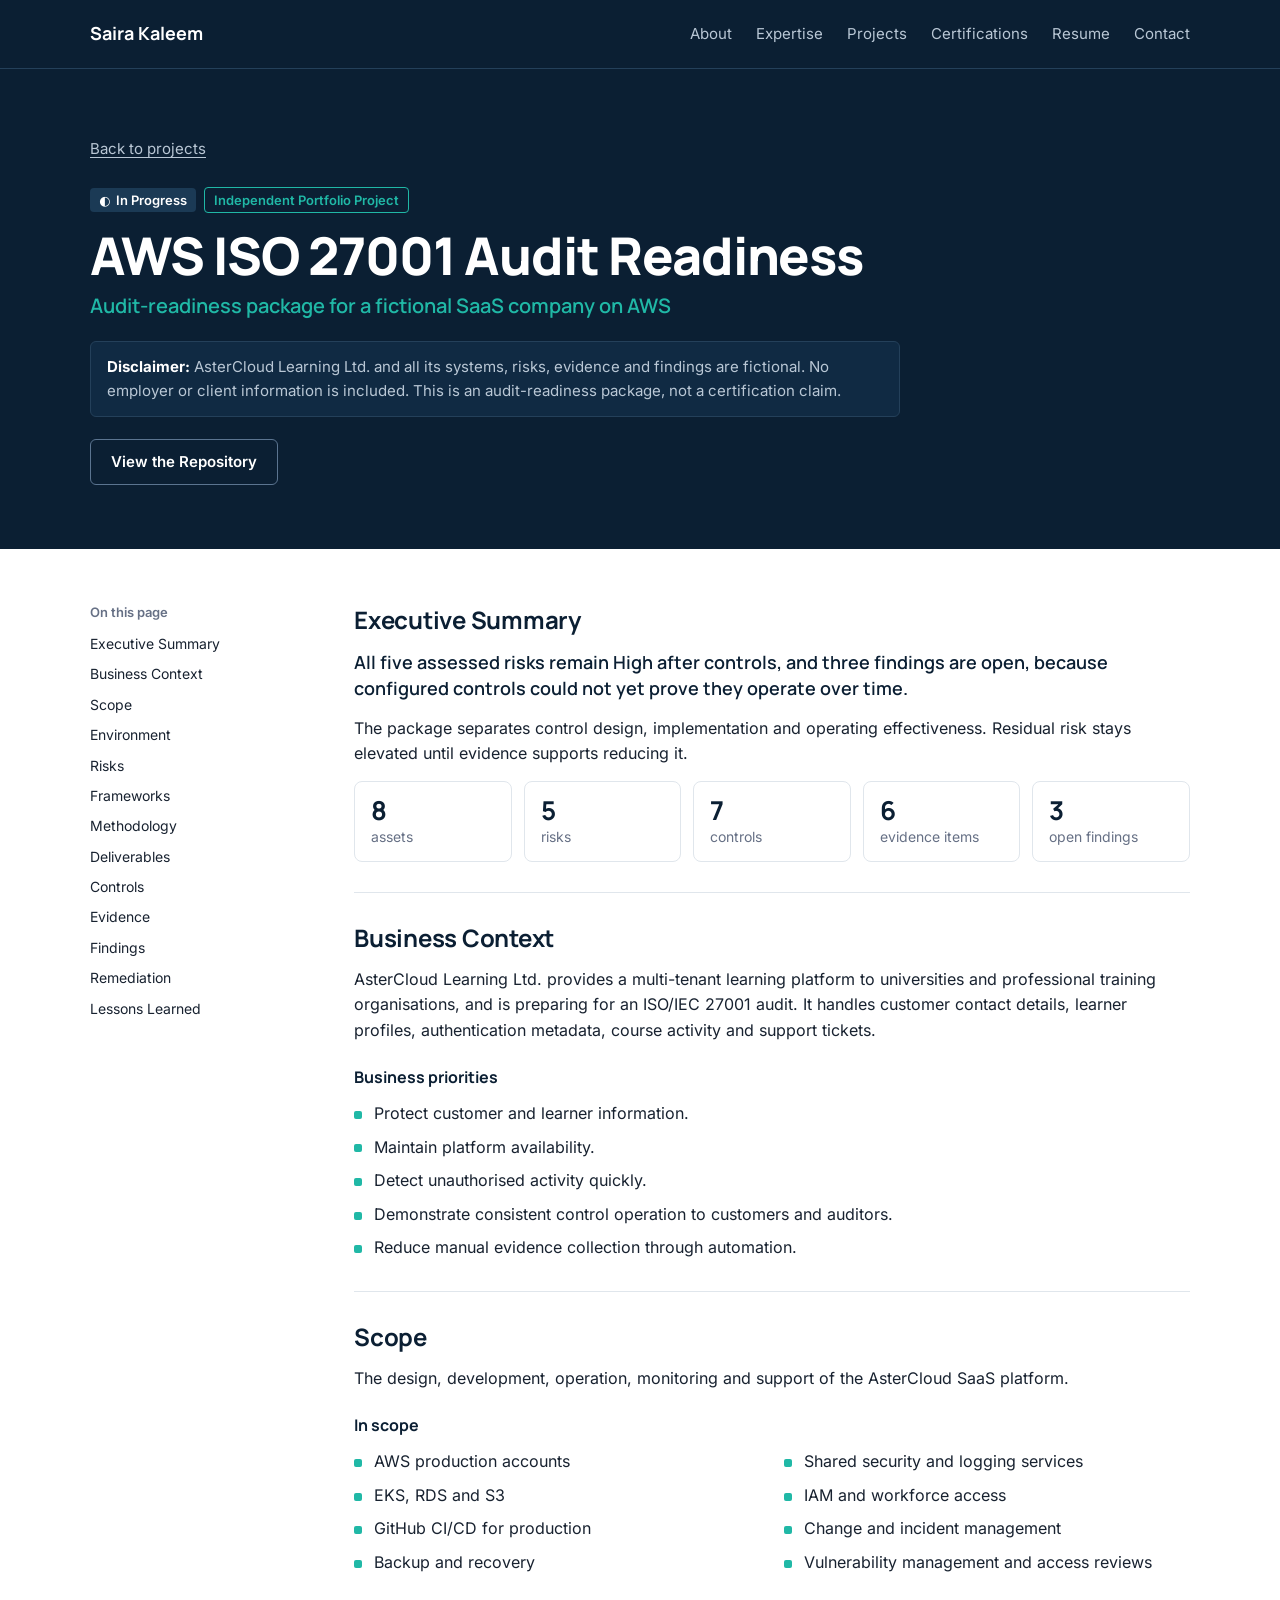
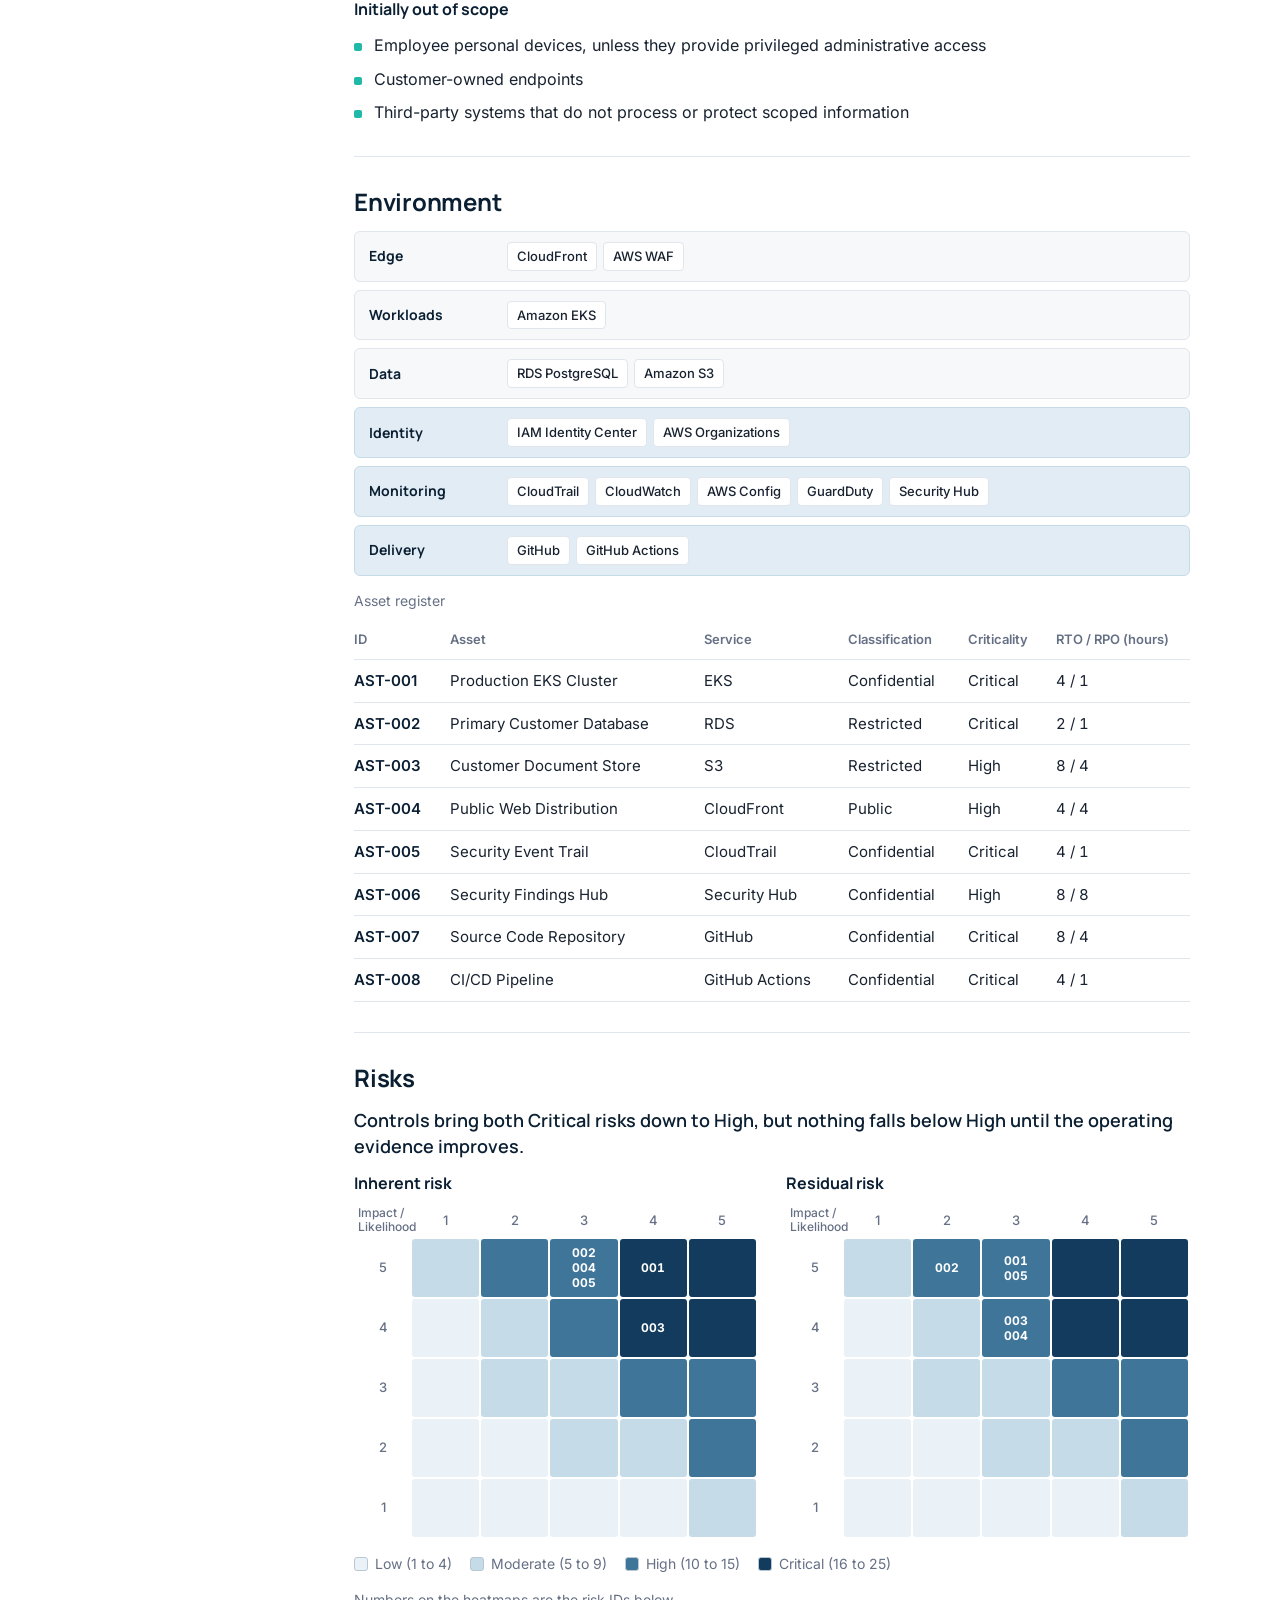
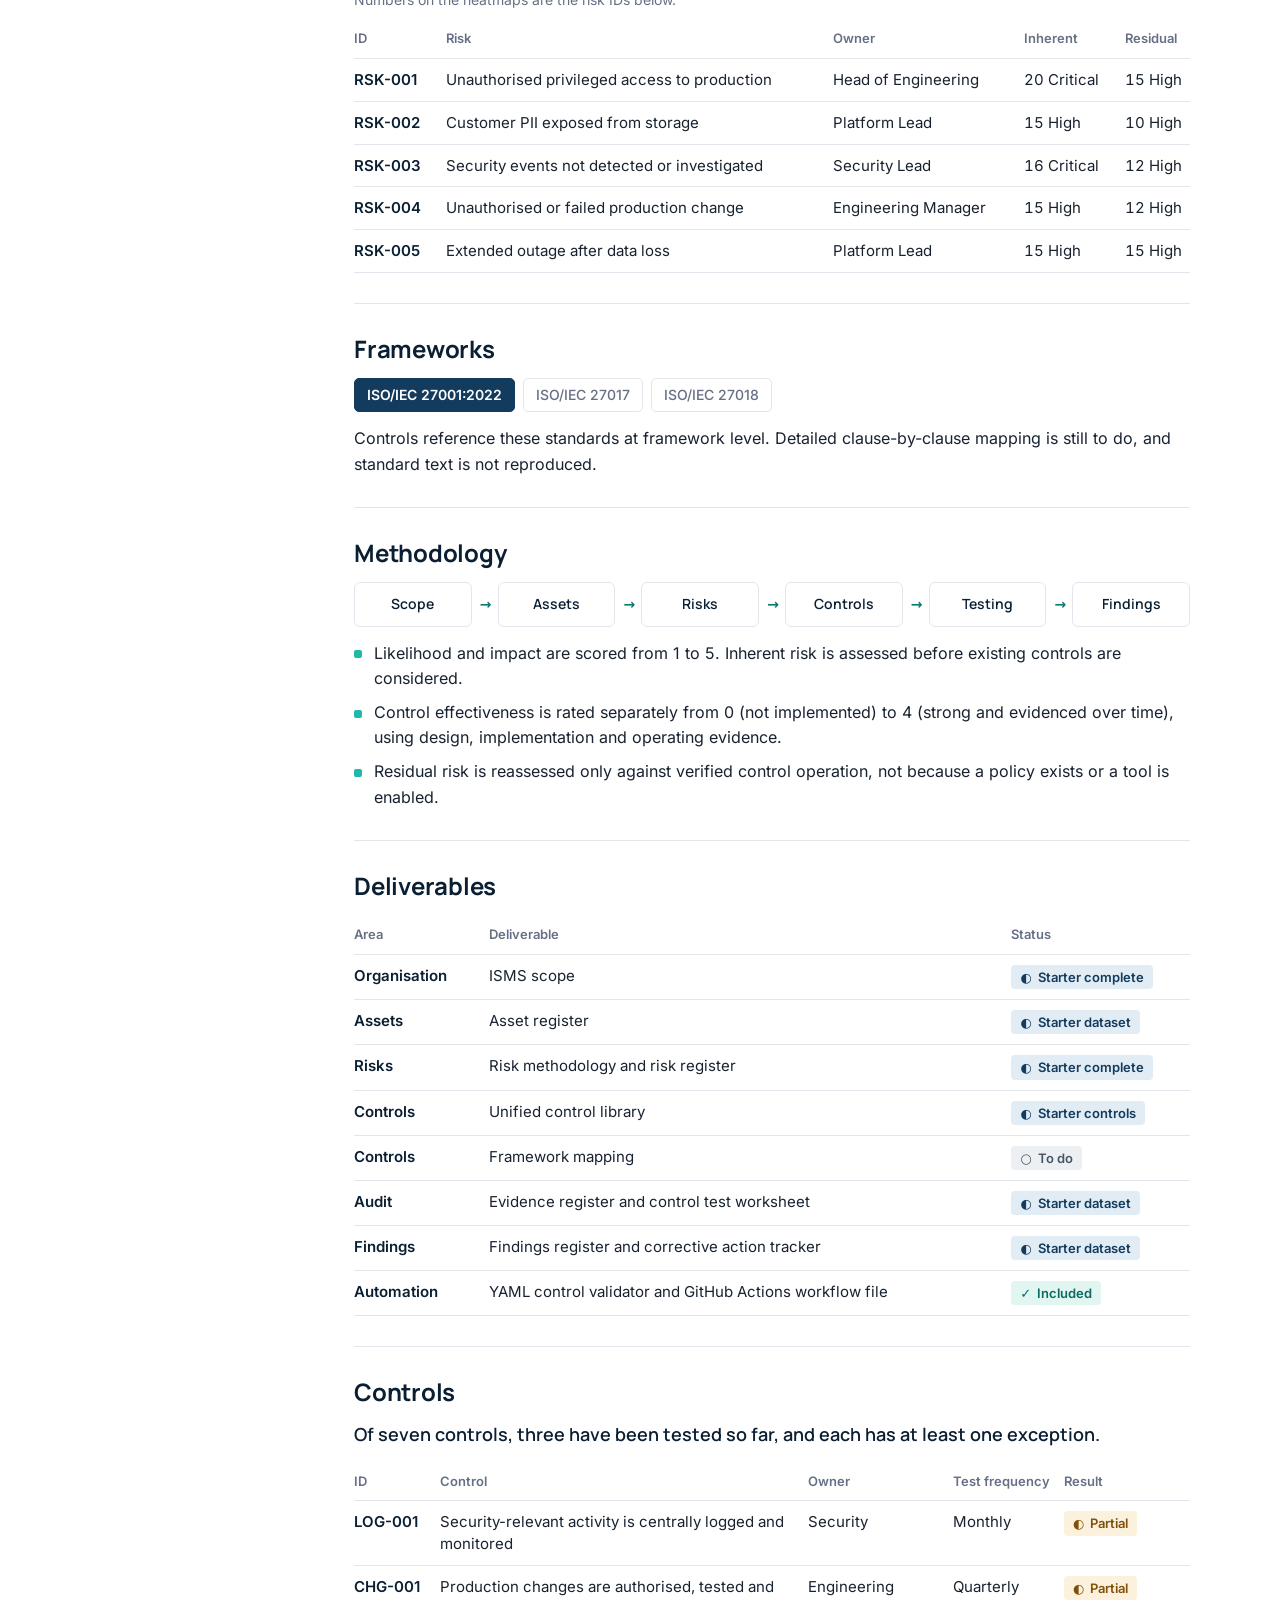
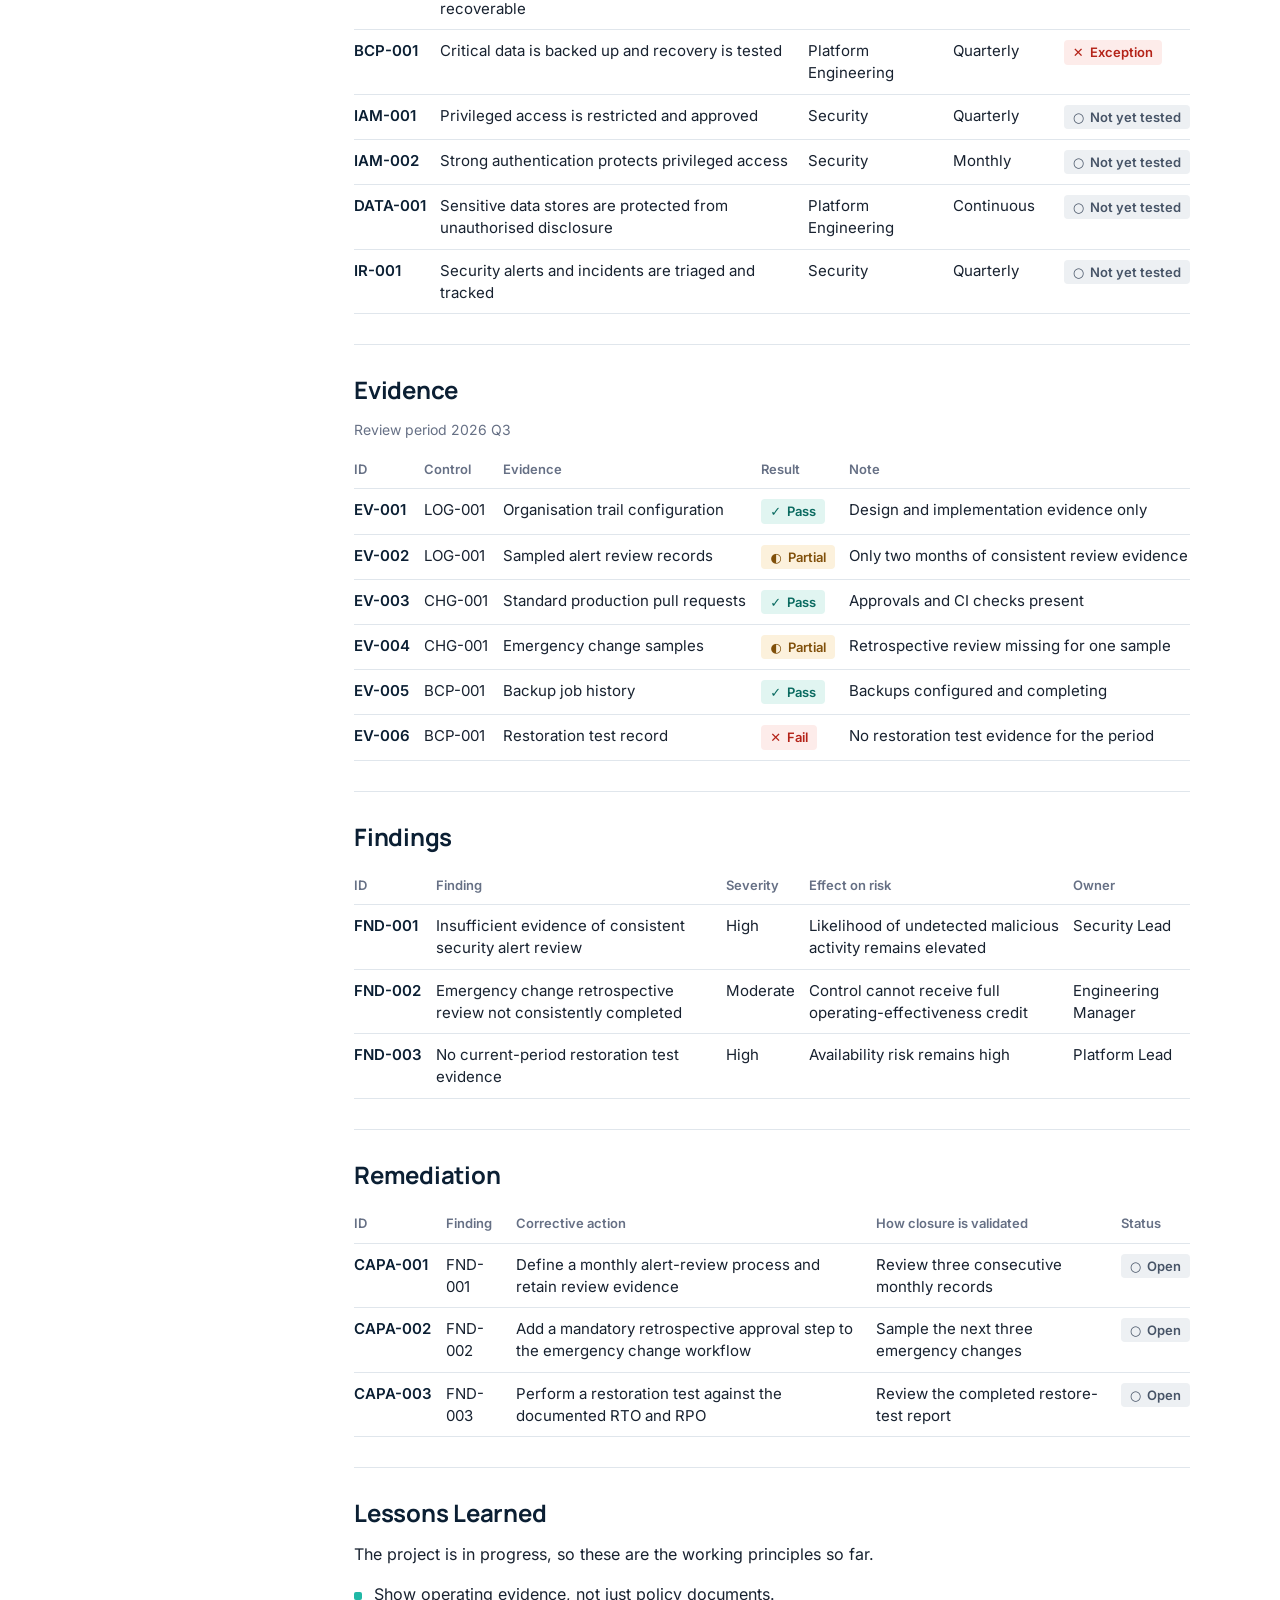
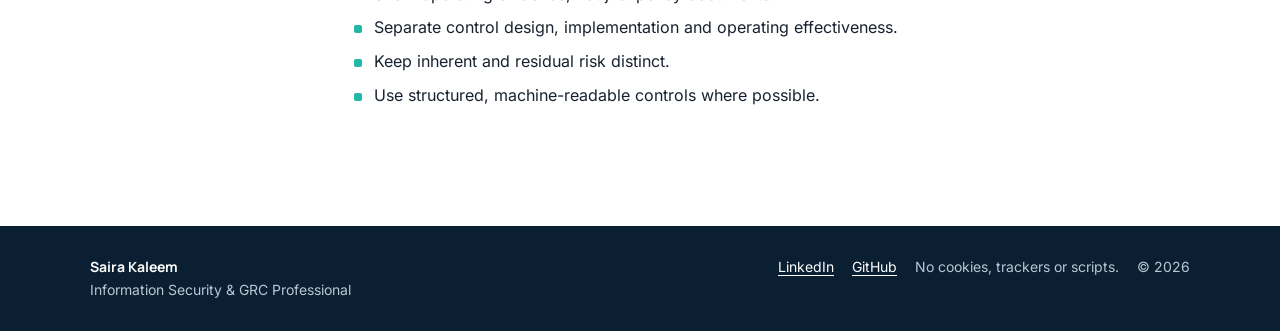
==== projects/aws-iso27001-audit-readiness.html @ 738f6995 "Redesign site with Executive Technology Risk theme Add consulting-style case study pages, risk heatm" ====
<!doctype html>
<html lang="en">
<head>
  <meta charset="utf-8">
  <meta name="viewport" content="width=device-width, initial-scale=1">
  <meta http-equiv="Content-Security-Policy" content="default-src 'none'; style-src 'self'; img-src 'self'; font-src 'self'; base-uri 'none'; form-action 'none'">
  <meta name="referrer" content="strict-origin-when-cross-origin">
  <title>AWS ISO 27001 Audit Readiness | Saira Kaleem</title>
  <meta name="description" content="Independent portfolio project: an ISO/IEC 27001 audit-readiness package for a fictional SaaS company on AWS, with risks, controls, evidence, findings and corrective actions.">
  <link rel="canonical" href="https://saira521.github.io/projects/aws-iso27001-audit-readiness.html">
  <link rel="icon" href="../assets/favicon.svg" type="image/svg+xml">
  <link rel="preload" href="../assets/fonts/manrope-var.woff2" as="font" type="font/woff2" crossorigin>
  <link rel="stylesheet" href="../assets/styles.css">
</head>
<body>
<a class="skip" href="#main">Skip to content</a>

<header class="site-head">
  <div class="wrap">
    <a class="brand" href="../index.html">Saira Kaleem</a>
    <nav class="nav" aria-label="Main">
      <a href="../index.html#about">About</a>
      <a href="../index.html#expertise">Expertise</a>
      <a href="../index.html#projects">Projects</a>
      <a href="../index.html#certifications">Certifications</a>
      <a href="../index.html#resume">Resume</a>
      <a href="../index.html#contact">Contact</a>
    </nav>
  </div>
</header>

<main id="main">
  <div class="cs-head">
    <div class="wrap">
      <a class="cs-back" href="../index.html#projects">Back to projects</a>
      <div class="label-row">
        <span class="status status-active"><span aria-hidden="true">◐</span> In Progress</span>
        <span class="type-badge">Independent Portfolio Project</span>
      </div>
      <h1>AWS ISO 27001 Audit Readiness</h1>
      <p class="project-subtitle">Audit-readiness package for a fictional SaaS company on AWS</p>
      <p class="cs-note"><strong>Disclaimer:</strong> AsterCloud Learning Ltd. and all its systems, risks, evidence and findings are fictional. No employer or client information is included. This is an audit-readiness package, not a certification claim.</p>
      <div class="actions"><a class="btn btn-outline-dark" href="https://github.com/Saira521/grc-cloud-security-portfolio" rel="noopener">View the Repository</a></div>
    </div>
  </div>

  <div class="wrap cs-layout">
    <nav class="cs-toc" aria-labelledby="toc-title">
      <h2 id="toc-title">On this page</h2>
      <a href="#summary">Executive Summary</a>
      <a href="#context">Business Context</a>
      <a href="#scope">Scope</a>
      <a href="#environment">Environment</a>
      <a href="#risks">Risks</a>
      <a href="#frameworks">Frameworks</a>
      <a href="#methodology">Methodology</a>
      <a href="#deliverables">Deliverables</a>
      <a href="#controls">Controls</a>
      <a href="#evidence">Evidence</a>
      <a href="#findings">Findings</a>
      <a href="#remediation">Remediation</a>
      <a href="#lessons">Lessons Learned</a>
    </nav>

    <div>
      <section class="case-study-section" id="summary">
        <h2>Executive Summary</h2>
        <p class="lead">All five assessed risks remain High after controls, and three findings are open, because configured controls could not yet prove they operate over time.</p>
        <p>The package separates control design, implementation and operating effectiveness. Residual risk stays elevated until evidence supports reducing it.</p>
        <div class="stats">
          <div class="stat"><strong>8</strong><span>assets</span></div>
          <div class="stat"><strong>5</strong><span>risks</span></div>
          <div class="stat"><strong>7</strong><span>controls</span></div>
          <div class="stat"><strong>6</strong><span>evidence items</span></div>
          <div class="stat"><strong>3</strong><span>open findings</span></div>
        </div>
      </section>

      <section class="case-study-section" id="context">
        <h2>Business Context</h2>
        <p>AsterCloud Learning Ltd. provides a multi-tenant learning platform to universities and professional training organisations, and is preparing for an ISO/IEC 27001 audit. It handles customer contact details, learner profiles, authentication metadata, course activity and support tickets.</p>
        <h3>Business priorities</h3>
        <ul class="ticks">
          <li>Protect customer and learner information.</li>
          <li>Maintain platform availability.</li>
          <li>Detect unauthorised activity quickly.</li>
          <li>Demonstrate consistent control operation to customers and auditors.</li>
          <li>Reduce manual evidence collection through automation.</li>
        </ul>
      </section>

      <section class="case-study-section" id="scope">
        <h2>Scope</h2>
        <p>The design, development, operation, monitoring and support of the AsterCloud SaaS platform.</p>
        <h3>In scope</h3>
        <ul class="ticks ticks-2">
          <li>AWS production accounts</li>
          <li>Shared security and logging services</li>
          <li>EKS, RDS and S3</li>
          <li>IAM and workforce access</li>
          <li>GitHub CI/CD for production</li>
          <li>Change and incident management</li>
          <li>Backup and recovery</li>
          <li>Vulnerability management and access reviews</li>
        </ul>
        <h3>Initially out of scope</h3>
        <ul class="ticks">
          <li>Employee personal devices, unless they provide privileged administrative access</li>
          <li>Customer-owned endpoints</li>
          <li>Third-party systems that do not process or protect scoped information</li>
        </ul>
      </section>

      <section class="case-study-section" id="environment">
        <h2>Environment</h2>
        <figure class="arch" aria-label="Cloud security architecture by layer">
          <div class="arch-row"><strong>Edge</strong><ul><li>CloudFront</li><li>AWS WAF</li></ul></div>
          <div class="arch-row"><strong>Workloads</strong><ul><li>Amazon EKS</li></ul></div>
          <div class="arch-row"><strong>Data</strong><ul><li>RDS PostgreSQL</li><li>Amazon S3</li></ul></div>
          <div class="arch-row arch-row-control"><strong>Identity</strong><ul><li>IAM Identity Center</li><li>AWS Organizations</li></ul></div>
          <div class="arch-row arch-row-control"><strong>Monitoring</strong><ul><li>CloudTrail</li><li>CloudWatch</li><li>AWS Config</li><li>GuardDuty</li><li>Security Hub</li></ul></div>
          <div class="arch-row arch-row-control"><strong>Delivery</strong><ul><li>GitHub</li><li>GitHub Actions</li></ul></div>
        </figure>
        <div class="table-wrap">
          <table class="data-table wide">
            <caption>Asset register</caption>
            <thead><tr><th scope="col">ID</th><th scope="col">Asset</th><th scope="col">Service</th><th scope="col">Classification</th><th scope="col">Criticality</th><th scope="col">RTO / RPO (hours)</th></tr></thead>
            <tbody>
              <tr><th scope="row">AST-001</th><td>Production EKS Cluster</td><td>EKS</td><td>Confidential</td><td>Critical</td><td class="num">4 / 1</td></tr>
              <tr><th scope="row">AST-002</th><td>Primary Customer Database</td><td>RDS</td><td>Restricted</td><td>Critical</td><td class="num">2 / 1</td></tr>
              <tr><th scope="row">AST-003</th><td>Customer Document Store</td><td>S3</td><td>Restricted</td><td>High</td><td class="num">8 / 4</td></tr>
              <tr><th scope="row">AST-004</th><td>Public Web Distribution</td><td>CloudFront</td><td>Public</td><td>High</td><td class="num">4 / 4</td></tr>
              <tr><th scope="row">AST-005</th><td>Security Event Trail</td><td>CloudTrail</td><td>Confidential</td><td>Critical</td><td class="num">4 / 1</td></tr>
              <tr><th scope="row">AST-006</th><td>Security Findings Hub</td><td>Security Hub</td><td>Confidential</td><td>High</td><td class="num">8 / 8</td></tr>
              <tr><th scope="row">AST-007</th><td>Source Code Repository</td><td>GitHub</td><td>Confidential</td><td>Critical</td><td class="num">8 / 4</td></tr>
              <tr><th scope="row">AST-008</th><td>CI/CD Pipeline</td><td>GitHub Actions</td><td>Confidential</td><td>Critical</td><td class="num">4 / 1</td></tr>
            </tbody>
          </table>
        </div>
      </section>

      <section class="case-study-section" id="risks">
        <h2>Risks</h2>
        <p class="lead">Controls bring both Critical risks down to High, but nothing falls below High until the operating evidence improves.</p>
        <div class="heatmap-pair">
          <div class="table-wrap">
            <table class="risk-heatmap">
              <caption>Inherent risk</caption>
              <thead><tr><th class="corner" scope="col">Impact / Likelihood</th><th scope="col">1</th><th scope="col">2</th><th scope="col">3</th><th scope="col">4</th><th scope="col">5</th></tr></thead>
              <tbody>
                <tr><th scope="row">5</th><td class="risk-moderate"></td><td class="risk-high"></td><td class="risk-high" title="Likelihood 3 × Impact 5 = 15, High">002<br>004<br>005</td><td class="risk-critical" title="Likelihood 4 × Impact 5 = 20, Critical">001</td><td class="risk-critical"></td></tr>
                <tr><th scope="row">4</th><td class="risk-low"></td><td class="risk-moderate"></td><td class="risk-high"></td><td class="risk-critical" title="Likelihood 4 × Impact 4 = 16, Critical">003</td><td class="risk-critical"></td></tr>
                <tr><th scope="row">3</th><td class="risk-low"></td><td class="risk-moderate"></td><td class="risk-moderate"></td><td class="risk-high"></td><td class="risk-high"></td></tr>
                <tr><th scope="row">2</th><td class="risk-low"></td><td class="risk-low"></td><td class="risk-moderate"></td><td class="risk-moderate"></td><td class="risk-high"></td></tr>
                <tr><th scope="row">1</th><td class="risk-low"></td><td class="risk-low"></td><td class="risk-low"></td><td class="risk-low"></td><td class="risk-moderate"></td></tr>
              </tbody>
            </table>
          </div>
          <div class="table-wrap">
            <table class="risk-heatmap">
              <caption>Residual risk</caption>
              <thead><tr><th class="corner" scope="col">Impact / Likelihood</th><th scope="col">1</th><th scope="col">2</th><th scope="col">3</th><th scope="col">4</th><th scope="col">5</th></tr></thead>
              <tbody>
                <tr><th scope="row">5</th><td class="risk-moderate"></td><td class="risk-high" title="Likelihood 2 × Impact 5 = 10, High">002</td><td class="risk-high" title="Likelihood 3 × Impact 5 = 15, High">001<br>005</td><td class="risk-critical"></td><td class="risk-critical"></td></tr>
                <tr><th scope="row">4</th><td class="risk-low"></td><td class="risk-moderate"></td><td class="risk-high" title="Likelihood 3 × Impact 4 = 12, High">003<br>004</td><td class="risk-critical"></td><td class="risk-critical"></td></tr>
                <tr><th scope="row">3</th><td class="risk-low"></td><td class="risk-moderate"></td><td class="risk-moderate"></td><td class="risk-high"></td><td class="risk-high"></td></tr>
                <tr><th scope="row">2</th><td class="risk-low"></td><td class="risk-low"></td><td class="risk-moderate"></td><td class="risk-moderate"></td><td class="risk-high"></td></tr>
                <tr><th scope="row">1</th><td class="risk-low"></td><td class="risk-low"></td><td class="risk-low"></td><td class="risk-low"></td><td class="risk-moderate"></td></tr>
              </tbody>
            </table>
          </div>
        </div>
        <ul class="heatmap-legend" aria-label="Rating bands">
          <li><i class="risk-low"></i>Low (1 to 4)</li>
          <li><i class="risk-moderate"></i>Moderate (5 to 9)</li>
          <li><i class="risk-high"></i>High (10 to 15)</li>
          <li><i class="risk-critical"></i>Critical (16 to 25)</li>
        </ul>
        <div class="table-wrap">
          <table class="data-table wide">
            <caption>Numbers on the heatmaps are the risk IDs below.</caption>
            <thead><tr><th scope="col">ID</th><th scope="col">Risk</th><th scope="col">Owner</th><th scope="col">Inherent</th><th scope="col">Residual</th></tr></thead>
            <tbody>
              <tr><th scope="row">RSK-001</th><td>Unauthorised privileged access to production</td><td>Head of Engineering</td><td class="num">20 Critical</td><td class="num">15 High</td></tr>
              <tr><th scope="row">RSK-002</th><td>Customer PII exposed from storage</td><td>Platform Lead</td><td class="num">15 High</td><td class="num">10 High</td></tr>
              <tr><th scope="row">RSK-003</th><td>Security events not detected or investigated</td><td>Security Lead</td><td class="num">16 Critical</td><td class="num">12 High</td></tr>
              <tr><th scope="row">RSK-004</th><td>Unauthorised or failed production change</td><td>Engineering Manager</td><td class="num">15 High</td><td class="num">12 High</td></tr>
              <tr><th scope="row">RSK-005</th><td>Extended outage after data loss</td><td>Platform Lead</td><td class="num">15 High</td><td class="num">15 High</td></tr>
            </tbody>
          </table>
        </div>
      </section>

      <section class="case-study-section" id="frameworks">
        <h2>Frameworks</h2>
        <ul class="framework-list">
          <li class="framework-badge framework-badge-applied">ISO/IEC 27001:2022</li>
          <li class="framework-badge">ISO/IEC 27017</li>
          <li class="framework-badge">ISO/IEC 27018</li>
        </ul>
        <p>Controls reference these standards at framework level. Detailed clause-by-clause mapping is still to do, and standard text is not reproduced.</p>
      </section>

      <section class="case-study-section" id="methodology">
        <h2>Methodology</h2>
        <ol class="flow" aria-label="Audit workflow">
          <li>Scope</li><li>Assets</li><li>Risks</li><li>Controls</li><li>Testing</li><li>Findings</li>
        </ol>
        <ul class="ticks">
          <li>Likelihood and impact are scored from 1 to 5. Inherent risk is assessed before existing controls are considered.</li>
          <li>Control effectiveness is rated separately from 0 (not implemented) to 4 (strong and evidenced over time), using design, implementation and operating evidence.</li>
          <li>Residual risk is reassessed only against verified control operation, not because a policy exists or a tool is enabled.</li>
        </ul>
      </section>

      <section class="case-study-section" id="deliverables">
        <h2>Deliverables</h2>
        <div class="table-wrap">
          <table class="data-table">
            <thead><tr><th scope="col">Area</th><th scope="col">Deliverable</th><th scope="col">Status</th></tr></thead>
            <tbody>
              <tr><th scope="row">Organisation</th><td>ISMS scope</td><td><span class="status status-active"><span aria-hidden="true">◐</span> Starter complete</span></td></tr>
              <tr><th scope="row">Assets</th><td>Asset register</td><td><span class="status status-active"><span aria-hidden="true">◐</span> Starter dataset</span></td></tr>
              <tr><th scope="row">Risks</th><td>Risk methodology and risk register</td><td><span class="status status-active"><span aria-hidden="true">◐</span> Starter complete</span></td></tr>
              <tr><th scope="row">Controls</th><td>Unified control library</td><td><span class="status status-active"><span aria-hidden="true">◐</span> Starter controls</span></td></tr>
              <tr><th scope="row">Controls</th><td>Framework mapping</td><td><span class="status status-neutral"><span aria-hidden="true">○</span> To do</span></td></tr>
              <tr><th scope="row">Audit</th><td>Evidence register and control test worksheet</td><td><span class="status status-active"><span aria-hidden="true">◐</span> Starter dataset</span></td></tr>
              <tr><th scope="row">Findings</th><td>Findings register and corrective action tracker</td><td><span class="status status-active"><span aria-hidden="true">◐</span> Starter dataset</span></td></tr>
              <tr><th scope="row">Automation</th><td>YAML control validator and GitHub Actions workflow file</td><td><span class="status status-pass"><span aria-hidden="true">✓</span> Included</span></td></tr>
            </tbody>
          </table>
        </div>
      </section>

      <section class="case-study-section" id="controls">
        <h2>Controls</h2>
        <p class="lead">Of seven controls, three have been tested so far, and each has at least one exception.</p>
        <div class="table-wrap">
          <table class="data-table wide control-status">
            <thead><tr><th scope="col">ID</th><th scope="col">Control</th><th scope="col">Owner</th><th scope="col">Test frequency</th><th scope="col">Result</th></tr></thead>
            <tbody>
              <tr><th scope="row">LOG-001</th><td>Security-relevant activity is centrally logged and monitored</td><td>Security</td><td>Monthly</td><td><span class="status status-partial"><span aria-hidden="true">◐</span> Partial</span></td></tr>
              <tr><th scope="row">CHG-001</th><td>Production changes are authorised, tested and recoverable</td><td>Engineering</td><td>Quarterly</td><td><span class="status status-partial"><span aria-hidden="true">◐</span> Partial</span></td></tr>
              <tr><th scope="row">BCP-001</th><td>Critical data is backed up and recovery is tested</td><td>Platform Engineering</td><td>Quarterly</td><td><span class="status status-fail"><span aria-hidden="true">✕</span> Exception</span></td></tr>
              <tr><th scope="row">IAM-001</th><td>Privileged access is restricted and approved</td><td>Security</td><td>Quarterly</td><td><span class="status status-neutral"><span aria-hidden="true">○</span> Not yet tested</span></td></tr>
              <tr><th scope="row">IAM-002</th><td>Strong authentication protects privileged access</td><td>Security</td><td>Monthly</td><td><span class="status status-neutral"><span aria-hidden="true">○</span> Not yet tested</span></td></tr>
              <tr><th scope="row">DATA-001</th><td>Sensitive data stores are protected from unauthorised disclosure</td><td>Platform Engineering</td><td>Continuous</td><td><span class="status status-neutral"><span aria-hidden="true">○</span> Not yet tested</span></td></tr>
              <tr><th scope="row">IR-001</th><td>Security alerts and incidents are triaged and tracked</td><td>Security</td><td>Quarterly</td><td><span class="status status-neutral"><span aria-hidden="true">○</span> Not yet tested</span></td></tr>
            </tbody>
          </table>
        </div>
      </section>

      <section class="case-study-section" id="evidence">
        <h2>Evidence</h2>
        <div class="table-wrap">
          <table class="data-table wide evidence-table">
            <caption>Review period 2026 Q3</caption>
            <thead><tr><th scope="col">ID</th><th scope="col">Control</th><th scope="col">Evidence</th><th scope="col">Result</th><th scope="col">Note</th></tr></thead>
            <tbody>
              <tr><th scope="row">EV-001</th><td>LOG-001</td><td>Organisation trail configuration</td><td><span class="status status-pass"><span aria-hidden="true">✓</span> Pass</span></td><td>Design and implementation evidence only</td></tr>
              <tr><th scope="row">EV-002</th><td>LOG-001</td><td>Sampled alert review records</td><td><span class="status status-partial"><span aria-hidden="true">◐</span> Partial</span></td><td>Only two months of consistent review evidence</td></tr>
              <tr><th scope="row">EV-003</th><td>CHG-001</td><td>Standard production pull requests</td><td><span class="status status-pass"><span aria-hidden="true">✓</span> Pass</span></td><td>Approvals and CI checks present</td></tr>
              <tr><th scope="row">EV-004</th><td>CHG-001</td><td>Emergency change samples</td><td><span class="status status-partial"><span aria-hidden="true">◐</span> Partial</span></td><td>Retrospective review missing for one sample</td></tr>
              <tr><th scope="row">EV-005</th><td>BCP-001</td><td>Backup job history</td><td><span class="status status-pass"><span aria-hidden="true">✓</span> Pass</span></td><td>Backups configured and completing</td></tr>
              <tr><th scope="row">EV-006</th><td>BCP-001</td><td>Restoration test record</td><td><span class="status status-fail"><span aria-hidden="true">✕</span> Fail</span></td><td>No restoration test evidence for the period</td></tr>
            </tbody>
          </table>
        </div>
      </section>

      <section class="case-study-section" id="findings">
        <h2>Findings</h2>
        <div class="table-wrap">
          <table class="data-table wide">
            <thead><tr><th scope="col">ID</th><th scope="col">Finding</th><th scope="col">Severity</th><th scope="col">Effect on risk</th><th scope="col">Owner</th></tr></thead>
            <tbody>
              <tr><th scope="row">FND-001</th><td>Insufficient evidence of consistent security alert review</td><td>High</td><td>Likelihood of undetected malicious activity remains elevated</td><td>Security Lead</td></tr>
              <tr><th scope="row">FND-002</th><td>Emergency change retrospective review not consistently completed</td><td>Moderate</td><td>Control cannot receive full operating-effectiveness credit</td><td>Engineering Manager</td></tr>
              <tr><th scope="row">FND-003</th><td>No current-period restoration test evidence</td><td>High</td><td>Availability risk remains high</td><td>Platform Lead</td></tr>
            </tbody>
          </table>
        </div>
      </section>

      <section class="case-study-section" id="remediation">
        <h2>Remediation</h2>
        <div class="table-wrap">
          <table class="data-table wide">
            <thead><tr><th scope="col">ID</th><th scope="col">Finding</th><th scope="col">Corrective action</th><th scope="col">How closure is validated</th><th scope="col">Status</th></tr></thead>
            <tbody>
              <tr><th scope="row">CAPA-001</th><td>FND-001</td><td>Define a monthly alert-review process and retain review evidence</td><td>Review three consecutive monthly records</td><td><span class="status status-neutral"><span aria-hidden="true">○</span> Open</span></td></tr>
              <tr><th scope="row">CAPA-002</th><td>FND-002</td><td>Add a mandatory retrospective approval step to the emergency change workflow</td><td>Sample the next three emergency changes</td><td><span class="status status-neutral"><span aria-hidden="true">○</span> Open</span></td></tr>
              <tr><th scope="row">CAPA-003</th><td>FND-003</td><td>Perform a restoration test against the documented RTO and RPO</td><td>Review the completed restore-test report</td><td><span class="status status-neutral"><span aria-hidden="true">○</span> Open</span></td></tr>
            </tbody>
          </table>
        </div>
      </section>

      <section class="case-study-section" id="lessons">
        <h2>Lessons Learned</h2>
        <p>The project is in progress, so these are the working principles so far.</p>
        <ul class="ticks">
          <li>Show operating evidence, not just policy documents.</li>
          <li>Separate control design, implementation and operating effectiveness.</li>
          <li>Keep inherent and residual risk distinct.</li>
          <li>Use structured, machine-readable controls where possible.</li>
        </ul>
      </section>
    </div>
  </div>
</main>

<footer class="site-foot">
  <div class="wrap">
    <div><strong>Saira Kaleem</strong><br>Information Security &amp; GRC Professional</div>
    <div class="foot-links">
      <a href="https://www.linkedin.com/in/sairakaleem/" rel="me noopener">LinkedIn</a>
      <a href="https://github.com/Saira521" rel="me noopener">GitHub</a>
      <span>No cookies, trackers or scripts.</span>
      <span>© 2026</span>
    </div>
  </div>
</footer>
</body>
</html>
---- assets/styles.css ----
/* Saira Kaleem portfolio: Executive Technology Risk theme.
   Hybrid by design: navy header, hero and footer around light content sections.
   Component classes are listed in README.md. */

@font-face { font-family: "Manrope"; src: url("fonts/manrope-var.woff2") format("woff2"); font-weight: 200 800; font-display: swap; }
@font-face { font-family: "Inter"; src: url("fonts/inter-var.woff2") format("woff2"); font-weight: 100 900; font-display: swap; }

:root {
  color-scheme: light;
  --navy: #0b1f33;
  --deep: #123b5d;
  --teal: #20b8a6;       /* on navy, or as a fill behind navy text */
  --teal-ink: #0b7a6e;   /* teal that passes contrast as text on light surfaces */
  --bg: #f6f8fa;
  --white: #ffffff;
  --text: #182230;
  --muted: #667085;
  --line: #e0e6ec;
  --on-navy: #ffffff;
  --on-navy-muted: #b9c7d5;
  --navy-line: #24405a;

  /* One-hue ramp for risk rating bands, light to dark */
  --risk-low: #eaf2f7;
  --risk-moderate: #c5dbe8;
  --risk-high: #3f7599;
  --risk-critical: #123b5d;

  --display: "Manrope", "Segoe UI", system-ui, sans-serif;
  --body: "Inter", "Segoe UI", system-ui, sans-serif;
  --gutter: clamp(16px, 4vw, 40px);
  --radius: 8px;
}

*, *::before, *::after { box-sizing: border-box; }
html { scroll-behavior: smooth; scroll-padding-top: 84px; -webkit-text-size-adjust: 100%; }
body { margin: 0; background: var(--white); color: var(--text); font: 400 16px/1.6 var(--body); }
h1, h2, h3, h4, p, ul, ol, dl, dd, figure { margin: 0; padding: 0; }
ul, ol { list-style: none; }
a { color: var(--teal-ink); text-underline-offset: 3px; }
:focus-visible { outline: 2px solid var(--teal); outline-offset: 2px; border-radius: 3px; }
h1, h2, h3, h4 { font-family: var(--display); color: var(--navy); text-wrap: balance; }

.wrap { width: 100%; max-width: 1180px; margin: 0 auto; padding: 0 var(--gutter); }
.skip { position: absolute; left: -999px; top: 8px; z-index: 30; background: var(--white); color: var(--navy); padding: 8px 14px; border-radius: 4px; }
.skip:focus { left: 8px; }

/* Header */
.site-head { position: sticky; top: 0; z-index: 20; background: var(--navy); border-bottom: 1px solid var(--navy-line); }
.site-head .wrap { display: flex; flex-wrap: wrap; align-items: center; gap: 4px 28px; min-height: 68px; padding-block: 10px; }
.brand { font: 700 1.125rem/1.2 var(--display); color: var(--on-navy); text-decoration: none; margin-right: auto; }
.nav { display: flex; flex-wrap: wrap; gap: 0 24px; font-size: 0.9375rem; }
.nav a { display: inline-block; padding: 8px 0; color: var(--on-navy-muted); text-decoration: none; }
.nav a:hover { color: var(--on-navy); }

/* Buttons */
.actions { display: flex; flex-wrap: wrap; align-items: center; gap: 12px; }
.btn { display: inline-flex; align-items: center; justify-content: center; min-height: 46px; padding: 10px 20px; border-radius: 6px; border: 1px solid transparent; font: 600 0.9375rem/1.2 var(--body); text-decoration: none; transition: background-color 0.15s ease, border-color 0.15s ease; }
.btn-primary { background: var(--teal); color: var(--navy); }
.btn-primary:hover { background: #3cc8b7; }
.btn-outline-dark { border-color: #5b7490; color: var(--on-navy); }
.btn-outline-dark:hover { border-color: var(--on-navy); }
.btn-outline { border-color: var(--deep); color: var(--deep); }
.btn-outline:hover { background: var(--bg); }
.btn-link-dark { color: var(--on-navy); padding-inline: 8px; text-decoration: underline; text-underline-offset: 4px; }

/* Hero */
.hero { background: var(--navy); color: var(--on-navy); }
.hero-grid { display: grid; grid-template-columns: minmax(0, 1.35fr) minmax(0, 1fr); gap: clamp(32px, 5vw, 64px); align-items: center; padding-block: clamp(44px, 7vw, 80px) clamp(36px, 5vw, 56px); }
.hero h1 { color: var(--on-navy); font-size: clamp(2.75rem, 6vw, 4.25rem); line-height: 1.05; font-weight: 800; letter-spacing: -0.025em; }
.hero-role { margin-top: 14px; font: 600 clamp(1.25rem, 2.4vw, 1.625rem)/1.25 var(--display); color: var(--teal); }
.hero-sub { margin-top: 12px; color: var(--on-navy); font-size: 0.9375rem; font-weight: 500; }
.hero-intro { margin-top: 20px; max-width: 37em; color: var(--on-navy-muted); font-size: 1.125rem; }
.hero .actions { margin-top: 30px; }

.glance { border: 1px solid var(--navy-line); border-radius: var(--radius); padding: 22px 24px; background: #102a43; }
.glance h2 { color: var(--on-navy-muted); font: 600 0.8125rem/1.2 var(--body); letter-spacing: 0.06em; text-transform: uppercase; margin-bottom: 8px; }
.glance div { padding: 10px 0; border-top: 1px solid var(--navy-line); }
.glance dt { color: var(--on-navy-muted); font-size: 0.8125rem; }
.glance dd { color: var(--on-navy); font-size: 0.9375rem; font-weight: 500; line-height: 1.45; }

/* Flow: traceability chain, audit workflow, lifecycle */
.flow { display: flex; }
.flow li { position: relative; flex: 1 1 0; min-width: 0; padding: 12px 14px; font: 600 0.875rem/1.3 var(--display); text-align: center; background: var(--white); border: 1px solid var(--line); border-radius: 6px; color: var(--navy); }
.flow li + li { margin-left: 26px; }
.flow li + li::before { content: "\2192"; position: absolute; left: -22px; top: 50%; transform: translateY(-50%); width: 18px; text-align: center; color: var(--teal-ink); font-weight: 600; }
.flow small { display: block; margin-top: 4px; font: 400 0.8125rem/1.4 var(--body); color: var(--muted); }

.trace-strip { border-top: 1px solid var(--navy-line); padding-block: 22px 26px; }
.trace-label { color: var(--on-navy-muted); font-size: 0.8125rem; margin-bottom: 10px; }
.flow-dark li { background: transparent; border-color: #36546f; color: var(--on-navy); }
.flow-dark li + li::before { color: var(--teal); }

/* Sections */
.section { padding-block: clamp(52px, 7vw, 88px); }
.section-alt { background: var(--bg); }
.section-head { max-width: 46em; margin-bottom: clamp(28px, 4vw, 44px); }
.section-head h2 { font-size: clamp(1.75rem, 3.2vw, 2.375rem); line-height: 1.15; font-weight: 700; letter-spacing: -0.015em; }
.section-head p { margin-top: 12px; color: var(--muted); font-size: 1.0625rem; }
.h-sub { font-size: 1.125rem; font-weight: 700; margin-bottom: 14px; }

/* About */
.about-grid { display: grid; grid-template-columns: minmax(0, 1fr) minmax(0, 1fr); gap: clamp(32px, 5vw, 64px); align-items: start; }
.about-lede { font: 600 1.375rem/1.35 var(--display); color: var(--navy); }
.about-grid .about-text p + p { margin-top: 16px; }
.ticks li { position: relative; padding-left: 20px; }
.ticks li + li { margin-top: 8px; }
.ticks li::before { content: ""; position: absolute; left: 0; top: 0.62em; width: 8px; height: 8px; border-radius: 2px; background: var(--teal); }
.ticks-2 { display: grid; grid-template-columns: repeat(2, minmax(0, 1fr)); gap: 8px 24px; }
.ticks-2 li + li { margin-top: 0; }

.stats { display: grid; grid-template-columns: repeat(auto-fit, minmax(130px, 1fr)); gap: 12px; }
.stat { background: var(--white); border: 1px solid var(--line); border-radius: var(--radius); padding: 14px 16px; }
.stat strong { display: block; font: 700 1.625rem/1.15 var(--display); color: var(--navy); }
.stat span { font-size: 0.875rem; color: var(--muted); line-height: 1.35; display: block; margin-top: 2px; }
.section-alt .stat { background: var(--white); }
.about-text .stats { margin-top: 28px; }
.about-text .stat { background: var(--bg); }

/* Expertise */
.expertise-grid { display: grid; grid-template-columns: repeat(5, minmax(0, 1fr)); gap: 14px; }
.expertise-card { background: var(--white); border: 1px solid var(--line); border-radius: var(--radius); padding: 18px; }
.expertise-card h3 { font-size: 1rem; line-height: 1.3; font-weight: 700; margin-bottom: 8px; }
.expertise-card p { font-size: 0.875rem; line-height: 1.5; color: var(--muted); }

/* FrameworkBadge */
.framework-group + .framework-group { margin-top: 32px; }
.framework-note { margin: -8px 0 14px; color: var(--muted); font-size: 0.9375rem; }
.framework-list { display: flex; flex-wrap: wrap; gap: 8px; }
.framework-badge { padding: 7px 12px; border-radius: 5px; font-size: 0.875rem; font-weight: 500; line-height: 1.3; border: 1px solid var(--line); background: var(--white); color: var(--muted); }
.framework-badge-applied { background: var(--deep); border-color: var(--deep); color: var(--white); font-weight: 600; }

/* Status + type labels (always an icon plus text, never colour alone) */
.status { display: inline-flex; align-items: center; gap: 6px; padding: 3px 9px; border-radius: 4px; font-size: 0.8125rem; font-weight: 600; line-height: 1.4; white-space: nowrap; }
.status-pass { background: #e1f5f1; color: #0a6a60; }
.status-partial { background: #fcf1dc; color: #80500a; }
.status-fail { background: #fdecea; color: #b42318; }
.status-neutral { background: #edf0f3; color: #475467; }
.status-active { background: #e1ecf4; color: var(--deep); }
.type-badge { display: inline-block; padding: 3px 9px; border-radius: 4px; border: 1px solid currentColor; font-size: 0.8125rem; font-weight: 600; line-height: 1.4; }
.label-row { display: flex; flex-wrap: wrap; align-items: center; gap: 8px; margin-bottom: 14px; }

/* ProjectCard */
.project-featured { display: grid; grid-template-columns: minmax(0, 1.1fr) minmax(0, 1fr); gap: clamp(28px, 4vw, 56px); padding: clamp(24px, 4vw, 44px); border-radius: 12px; background: var(--navy); color: var(--on-navy); }
.project-featured h3 { color: var(--on-navy); font-size: clamp(1.75rem, 3.4vw, 2.5rem); font-weight: 800; line-height: 1.1; letter-spacing: -0.02em; }
.project-subtitle { margin-top: 8px; color: var(--teal); font: 600 1.125rem/1.35 var(--display); }
.project-featured .type-badge { color: var(--teal); }
.project-featured .status-active { background: #1b3a55; color: var(--on-navy); }
.project-facts { margin-top: 20px; color: var(--on-navy-muted); }
.project-facts li + li { margin-top: 5px; }
.project-featured .btn { margin-top: 24px; }
.project-featured h4 { color: var(--on-navy); font-size: 1rem; margin-bottom: 12px; }
.project-featured .ticks { font-size: 0.9375rem; color: var(--on-navy-muted); }
.disclaimer { grid-column: 1 / -1; padding-top: 18px; border-top: 1px solid var(--navy-line); font-size: 0.875rem; color: var(--on-navy-muted); }
.project-grid { display: grid; grid-template-columns: repeat(2, minmax(0, 1fr)); gap: 20px; margin-top: 20px; }
.project-card { display: flex; flex-direction: column; background: var(--white); border: 1px solid var(--line); border-radius: var(--radius); padding: clamp(20px, 3vw, 30px); }
.project-card .type-badge { color: var(--deep); }
.project-card h3 { font-size: 1.375rem; line-height: 1.25; font-weight: 700; }
.project-card > p { margin-top: 8px; color: var(--muted); }
.project-card .ticks { margin-top: 14px; font-size: 0.9375rem; }
.project-card .card-link { margin-top: auto; padding-top: 18px; font-weight: 600; }

/* CertificationCard */
.cert-grid { display: grid; grid-template-columns: repeat(2, minmax(0, 1fr)); gap: 32px; }
.cert-list { display: grid; gap: 12px; }
.certification-card { padding: 16px 18px; border: 1px solid var(--line); border-radius: var(--radius); background: var(--white); }
.certification-card h4 { font-size: 1rem; font-weight: 700; line-height: 1.3; margin-bottom: 8px; }
.certification-card-pending { border-style: dashed; border-color: #a9b5c1; background: transparent; }

/* Timeline */
.timeline { position: relative; }
.timeline-item { position: relative; padding: 0 0 36px 28px; border-left: 2px solid var(--line); }
.timeline-item:last-child { padding-bottom: 0; border-left-color: transparent; }
.timeline-item::before { content: ""; position: absolute; left: -7px; top: 7px; width: 12px; height: 12px; border-radius: 50%; background: var(--teal); border: 2px solid var(--white); box-shadow: 0 0 0 1px var(--teal); }
.timeline-item h3 { font-size: 1.1875rem; line-height: 1.3; font-weight: 700; }
.timeline-meta { margin: 2px 0 12px; color: var(--muted); font-size: 0.9375rem; }
.resume-grid { display: grid; grid-template-columns: minmax(0, 2.2fr) minmax(0, 1fr); gap: clamp(32px, 5vw, 64px); align-items: start; }
.side-card { background: var(--bg); border: 1px solid var(--line); border-radius: var(--radius); padding: 22px; }
.side-card p { font-size: 0.9375rem; }
.side-card .btn { margin-top: 18px; width: 100%; }

/* Contact */
.contact-email { font: 700 clamp(1.25rem, 3.4vw, 1.875rem)/1.25 var(--display); overflow-wrap: anywhere; }
.contact-meta { margin-top: 8px; color: var(--muted); }
.contact-actions { margin-top: 24px; }

/* Footer */
.site-foot { background: var(--navy); color: var(--on-navy-muted); font-size: 0.875rem; }
.site-foot .wrap { display: flex; flex-wrap: wrap; justify-content: space-between; gap: 8px 32px; padding-block: 30px; }
.site-foot strong { color: var(--on-navy); font-family: var(--display); }
.site-foot a { color: var(--on-navy); }
.foot-links { display: flex; flex-wrap: wrap; gap: 4px 18px; }

/* Case study page */
.cs-head { background: var(--navy); color: var(--on-navy); padding-block: clamp(36px, 6vw, 64px); }
.cs-head h1 { color: var(--on-navy); font-size: clamp(2rem, 4.6vw, 3.25rem); font-weight: 800; line-height: 1.1; letter-spacing: -0.02em; max-width: 20em; }
.cs-head .project-subtitle { font-size: clamp(1.0625rem, 2vw, 1.25rem); }
.cs-head .type-badge { color: var(--teal); }
.cs-head .status-active { background: #1b3a55; color: var(--on-navy); }
.cs-back { display: inline-block; margin-bottom: 22px; padding: 4px 0; color: var(--on-navy-muted); font-size: 0.9375rem; }
.cs-note { margin-top: 22px; max-width: 54em; padding: 13px 16px; border: 1px solid var(--navy-line); border-radius: 6px; background: #102a43; color: var(--on-navy-muted); font-size: 0.9375rem; }
.cs-note strong { color: var(--on-navy); }
.cs-head .actions { margin-top: 22px; }

.cs-layout { display: grid; grid-template-columns: 200px minmax(0, 1fr); gap: clamp(32px, 5vw, 64px); padding-block: clamp(36px, 5vw, 56px) clamp(52px, 7vw, 88px); }
.cs-toc { position: sticky; top: 92px; align-self: start; font-size: 0.875rem; }
.cs-toc h2 { font: 600 0.8125rem/1.2 var(--body); color: var(--muted); margin-bottom: 8px; }
.cs-toc a { display: block; padding: 4px 0; color: var(--text); text-decoration: none; }
.cs-toc a:hover { color: var(--teal-ink); text-decoration: underline; }

/* CaseStudySection */
.case-study-section { padding-block: 30px; border-top: 1px solid var(--line); }
.case-study-section:first-child { border-top: 0; padding-top: 0; }
.case-study-section > h2 { font-size: 1.5rem; font-weight: 700; line-height: 1.25; margin-bottom: 14px; letter-spacing: -0.01em; }
.case-study-section > * + * { margin-top: 14px; }
.case-study-section > h2 + * { margin-top: 0; }
.case-study-section .lead { font: 600 1.125rem/1.45 var(--display); color: var(--navy); }
.case-study-section h3 { font-size: 1rem; font-weight: 700; margin-top: 22px; margin-bottom: -4px; }
.pending { padding: 14px 16px; border: 1px dashed #a9b5c1; border-radius: 6px; color: var(--muted); font-size: 0.9375rem; }
.pending strong { color: var(--text); }
.fineprint { font-size: 0.875rem; color: var(--muted); }

/* Tables: EvidenceTable, ControlStatus, registers */
.table-wrap { overflow-x: auto; }
table { width: 100%; border-collapse: collapse; font-size: 0.9375rem; }
caption { text-align: left; font-size: 0.875rem; color: var(--muted); padding-bottom: 8px; }
.data-table th, .data-table td { padding: 10px 14px 10px 0; text-align: left; vertical-align: top; border-bottom: 1px solid var(--line); line-height: 1.45; }
.data-table thead th { font-size: 0.8125rem; font-weight: 600; color: var(--muted); white-space: nowrap; }
.data-table tbody th { font-weight: 600; color: var(--navy); white-space: nowrap; }
.data-table th:last-child, .data-table td:last-child { padding-right: 0; }
.data-table.wide { min-width: 780px; }
.num { font-variant-numeric: tabular-nums; }

/* RiskHeatmap */
.heatmap-pair { display: grid; grid-template-columns: repeat(2, minmax(0, 1fr)); gap: 28px; }
.risk-heatmap { border-collapse: separate; border-spacing: 2px; table-layout: fixed; }
.risk-heatmap caption { font: 700 1rem/1.3 var(--display); color: var(--navy); padding-bottom: 8px; }
.risk-heatmap th { font-size: 0.8125rem; font-weight: 500; color: var(--muted); padding: 2px; text-align: center; }
.risk-heatmap .corner { width: 54px; font-size: 0.75rem; line-height: 1.2; text-align: left; }
.risk-heatmap tbody th { width: 54px; }
.risk-heatmap td { height: 58px; padding: 2px; border-radius: 3px; text-align: center; vertical-align: middle; font-size: 0.75rem; font-weight: 700; line-height: 1.25; font-variant-numeric: tabular-nums; }
.risk-low { background: var(--risk-low); color: var(--navy); }
.risk-moderate { background: var(--risk-moderate); color: var(--navy); }
.risk-high { background: var(--risk-high); color: var(--white); }
.risk-critical { background: var(--risk-critical); color: var(--white); }
.heatmap-legend { display: flex; flex-wrap: wrap; gap: 6px 18px; font-size: 0.875rem; color: var(--muted); }
.heatmap-legend li { display: inline-flex; align-items: center; gap: 7px; }
.heatmap-legend i { width: 14px; height: 14px; border-radius: 3px; border: 1px solid #b7c8d4; }

/* Cloud-security architecture */
.arch { display: grid; gap: 8px; }
.arch-row { display: grid; grid-template-columns: 124px minmax(0, 1fr); gap: 14px; align-items: center; padding: 10px 14px; border: 1px solid var(--line); border-radius: 6px; background: var(--bg); }
.arch-row strong { font: 700 0.875rem/1.3 var(--display); color: var(--navy); }
.arch-row ul { display: flex; flex-wrap: wrap; gap: 6px; }
.arch-row li { padding: 3px 9px; font-size: 0.8125rem; font-weight: 500; background: var(--white); border: 1px solid var(--line); border-radius: 4px; }
.arch-row-control { background: #e1ecf4; border-color: #c5dbe8; }

/* Relationship model */
.model { display: grid; grid-template-columns: repeat(3, minmax(0, 1fr)); gap: 10px; }
.model li { padding: 12px 14px; border: 1px solid var(--line); border-radius: 6px; background: var(--bg); font-size: 0.875rem; color: var(--muted); line-height: 1.4; }
.model strong { display: block; color: var(--navy); font: 700 0.9375rem/1.3 var(--display); margin-bottom: 2px; }

@media (max-width: 1080px) {
  .expertise-grid { grid-template-columns: repeat(3, minmax(0, 1fr)); }
}
@media (max-width: 920px) {
  .hero-grid, .about-grid, .project-featured, .resume-grid { grid-template-columns: minmax(0, 1fr); }
  .cs-layout { grid-template-columns: minmax(0, 1fr); }
  .cs-toc { display: none; }
  .heatmap-pair { grid-template-columns: minmax(0, 1fr); }
}
@media (max-width: 720px) {
  html { scroll-padding-top: 16px; }
  .site-head { position: static; }
  .site-head .wrap { padding-block: 12px 6px; }
  .brand { width: 100%; }
  .nav { gap: 0 16px; }
  .expertise-grid, .project-grid, .cert-grid { grid-template-columns: minmax(0, 1fr); }
  .flow { flex-wrap: wrap; gap: 8px 26px; }
  .flow li { flex: 1 1 calc(33.33% - 18px); padding: 10px 6px; font-size: 0.8125rem; }
  .flow li + li { margin-left: 0; }
  .flow li:nth-child(3n + 1)::before { content: none; }
  .flow-steps { flex-direction: column; }
  .flow-steps li { flex: none; width: 100%; padding: 12px 14px; }
  .flow-steps li + li::before { content: none; }
  .btn { flex: 1 1 auto; }
  .btn-link-dark { flex: 0 1 auto; }
  .arch-row { grid-template-columns: minmax(0, 1fr); gap: 6px; }
  .model { grid-template-columns: repeat(2, minmax(0, 1fr)); }
}
@media (max-width: 460px) {
  .ticks-2 { grid-template-columns: minmax(0, 1fr); }
  .risk-heatmap .corner, .risk-heatmap tbody th { width: 40px; }
  .model { grid-template-columns: minmax(0, 1fr); }
}
@media (prefers-reduced-motion: reduce) {
  html { scroll-behavior: auto; }
  .btn { transition: none; }
}
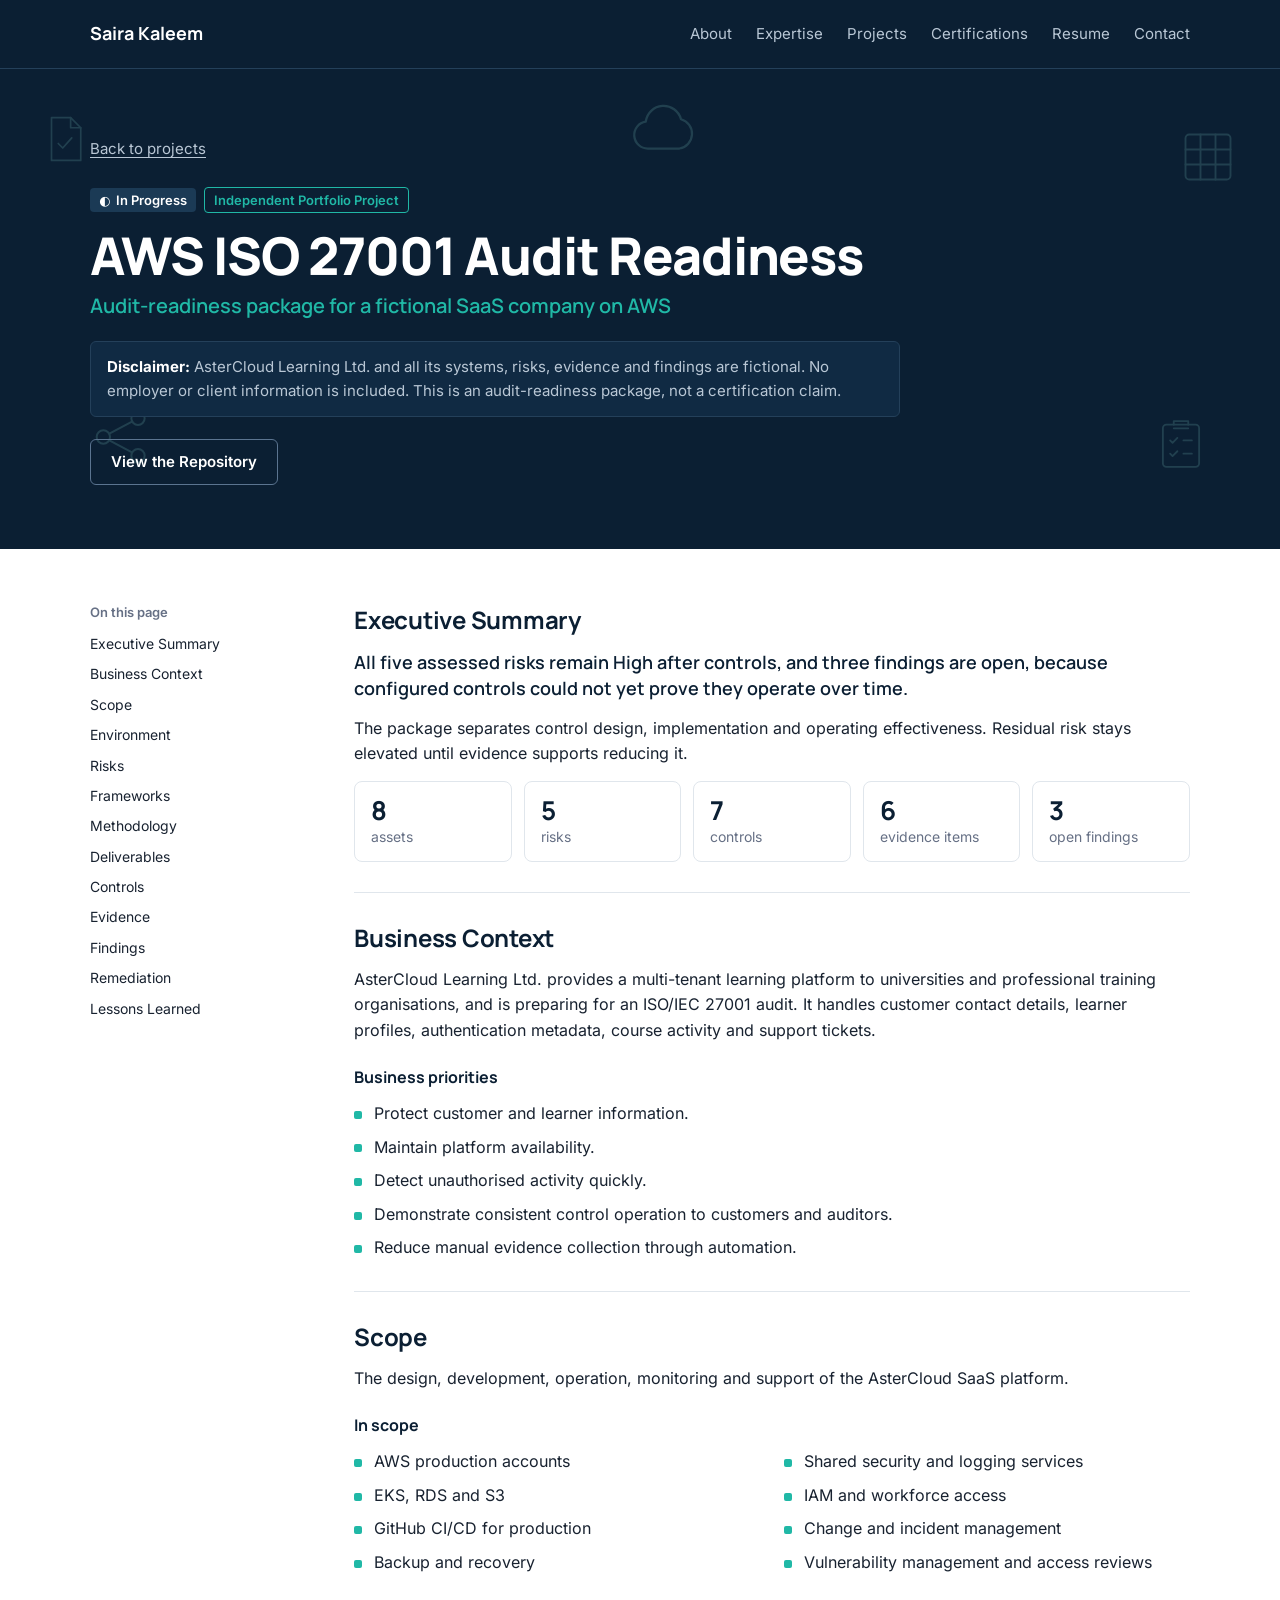
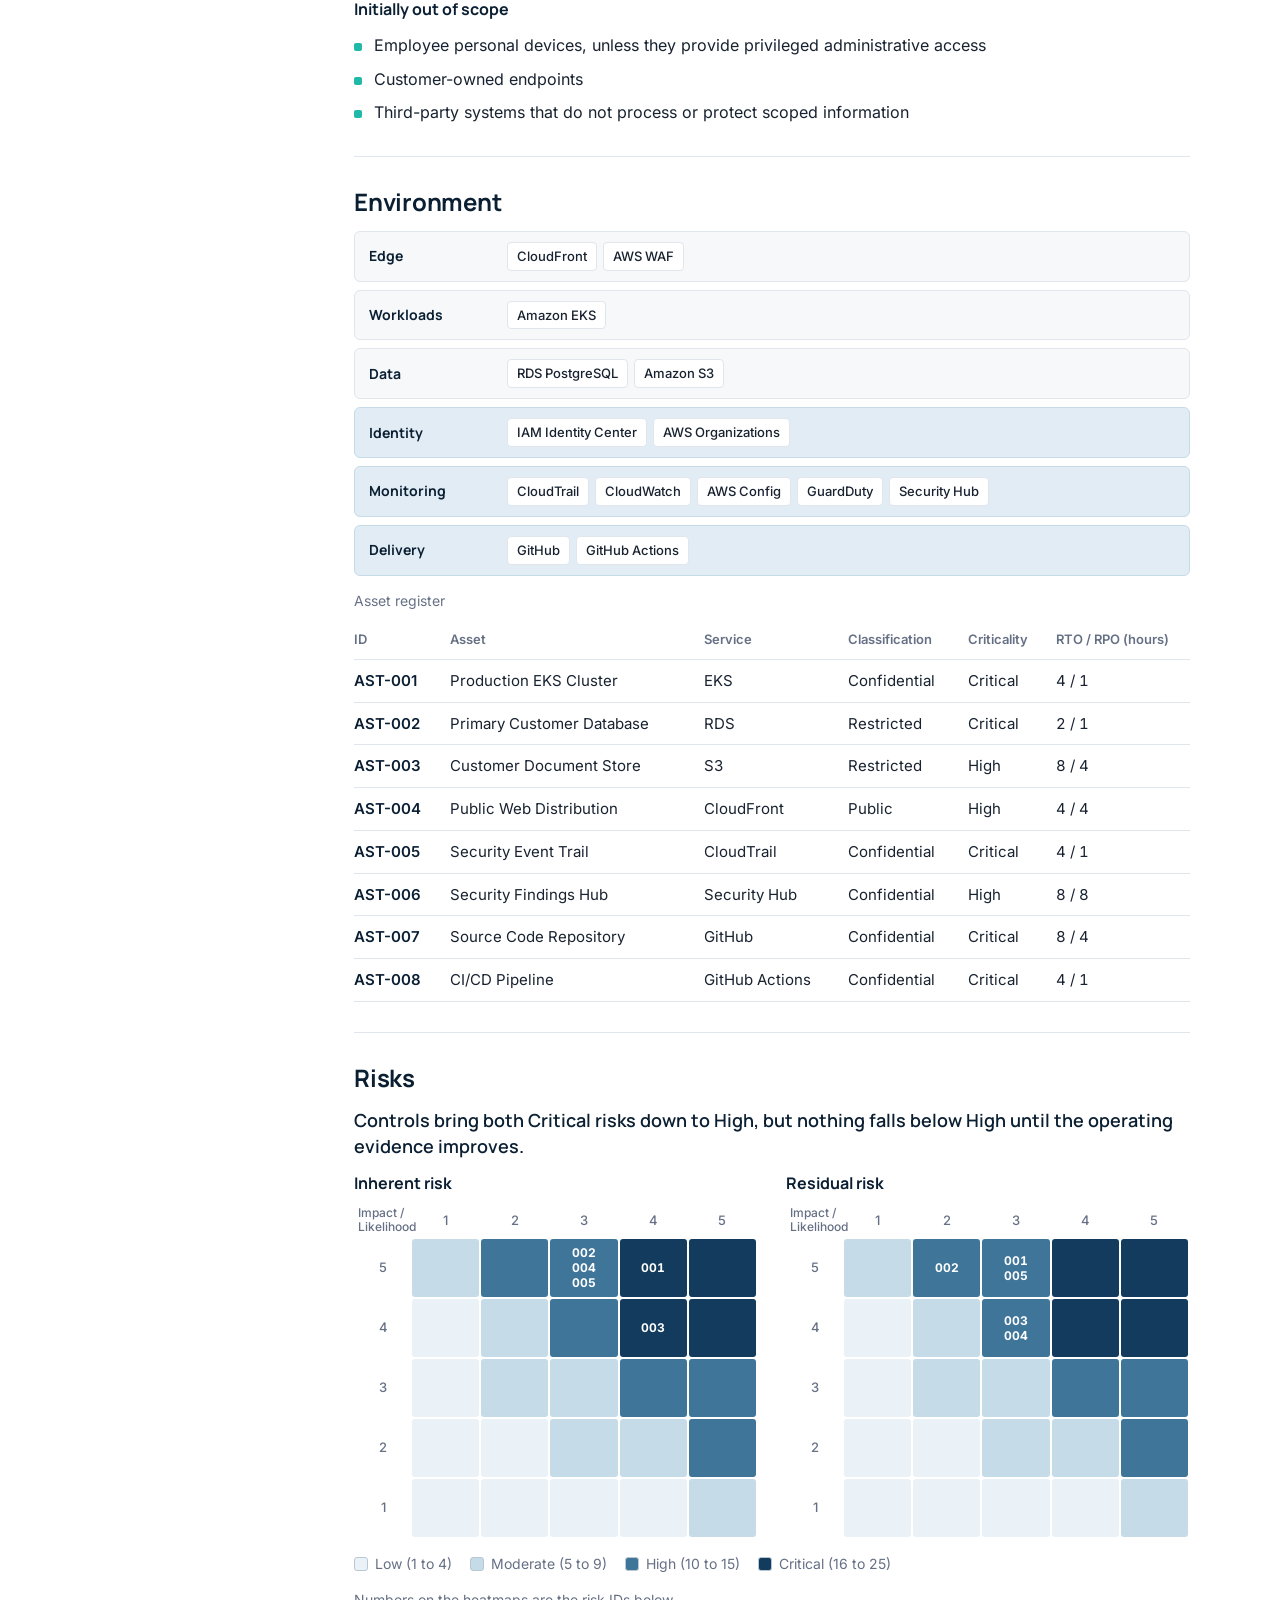
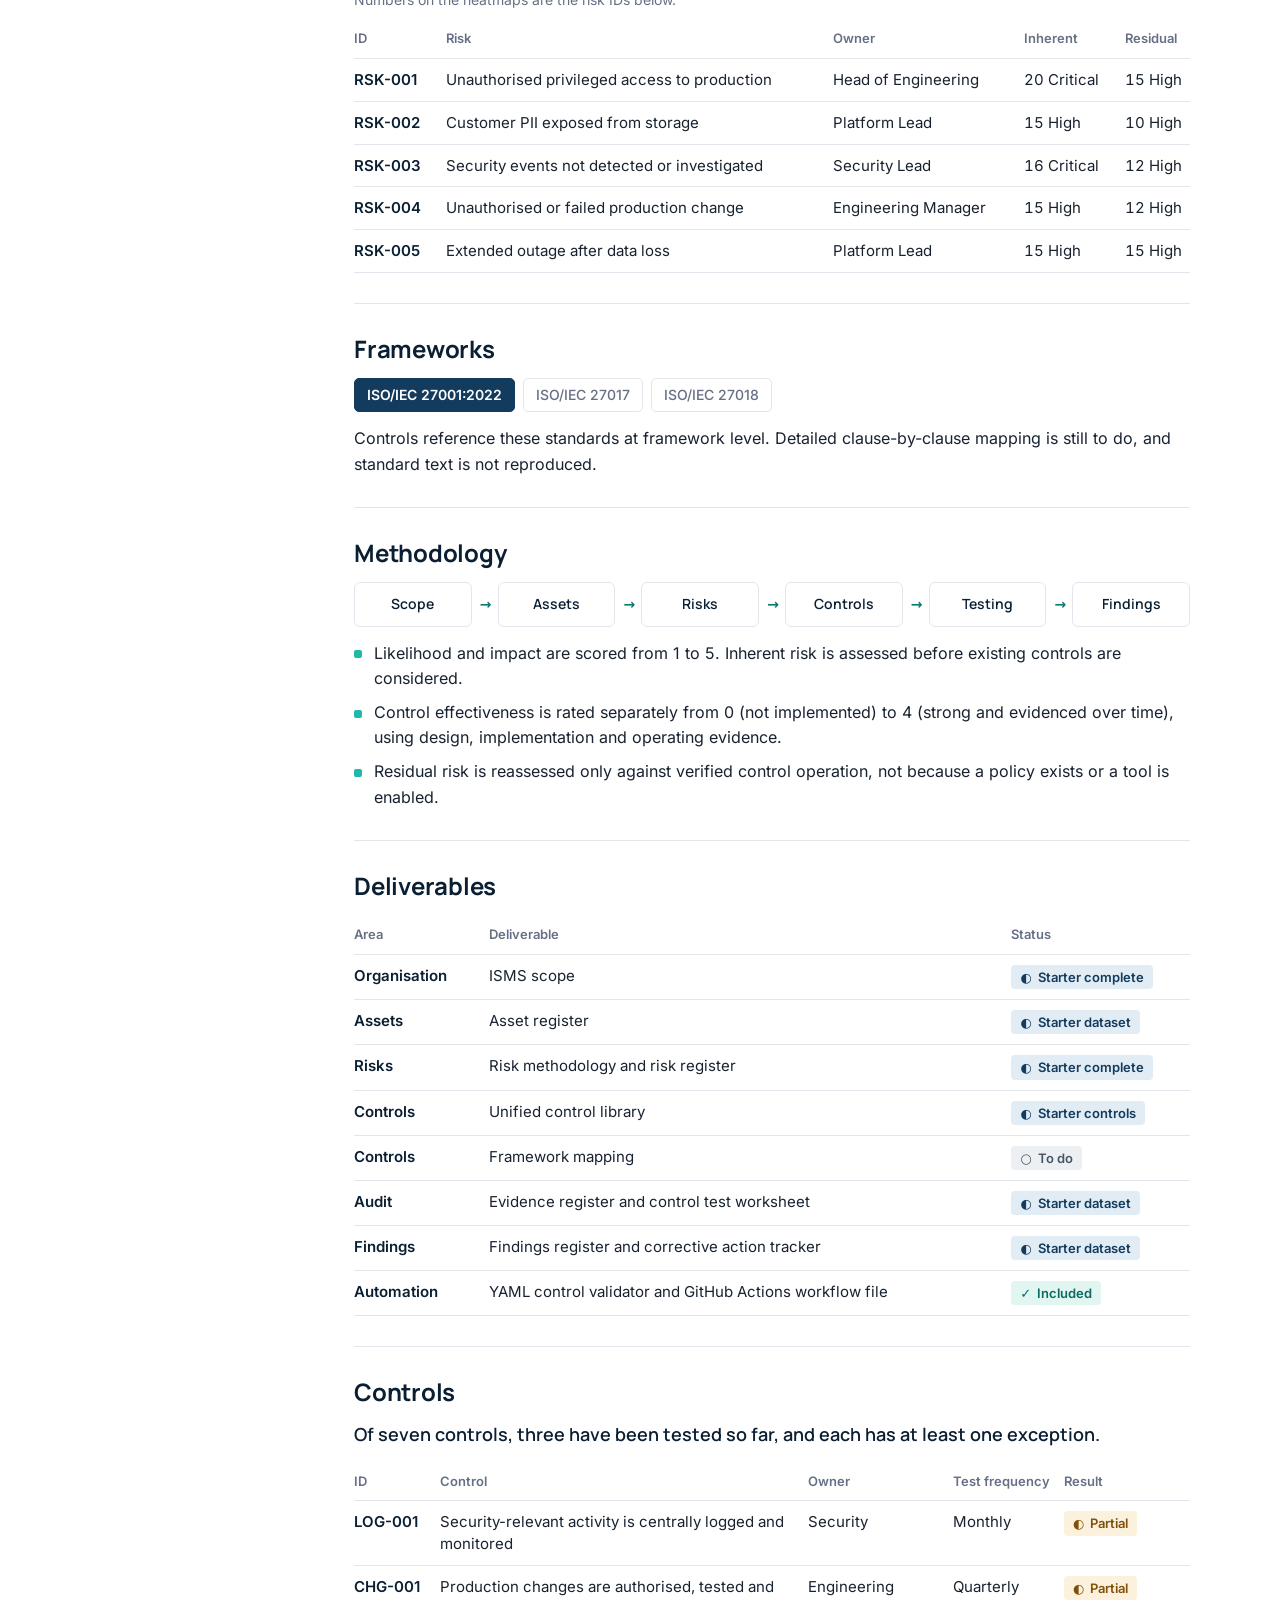
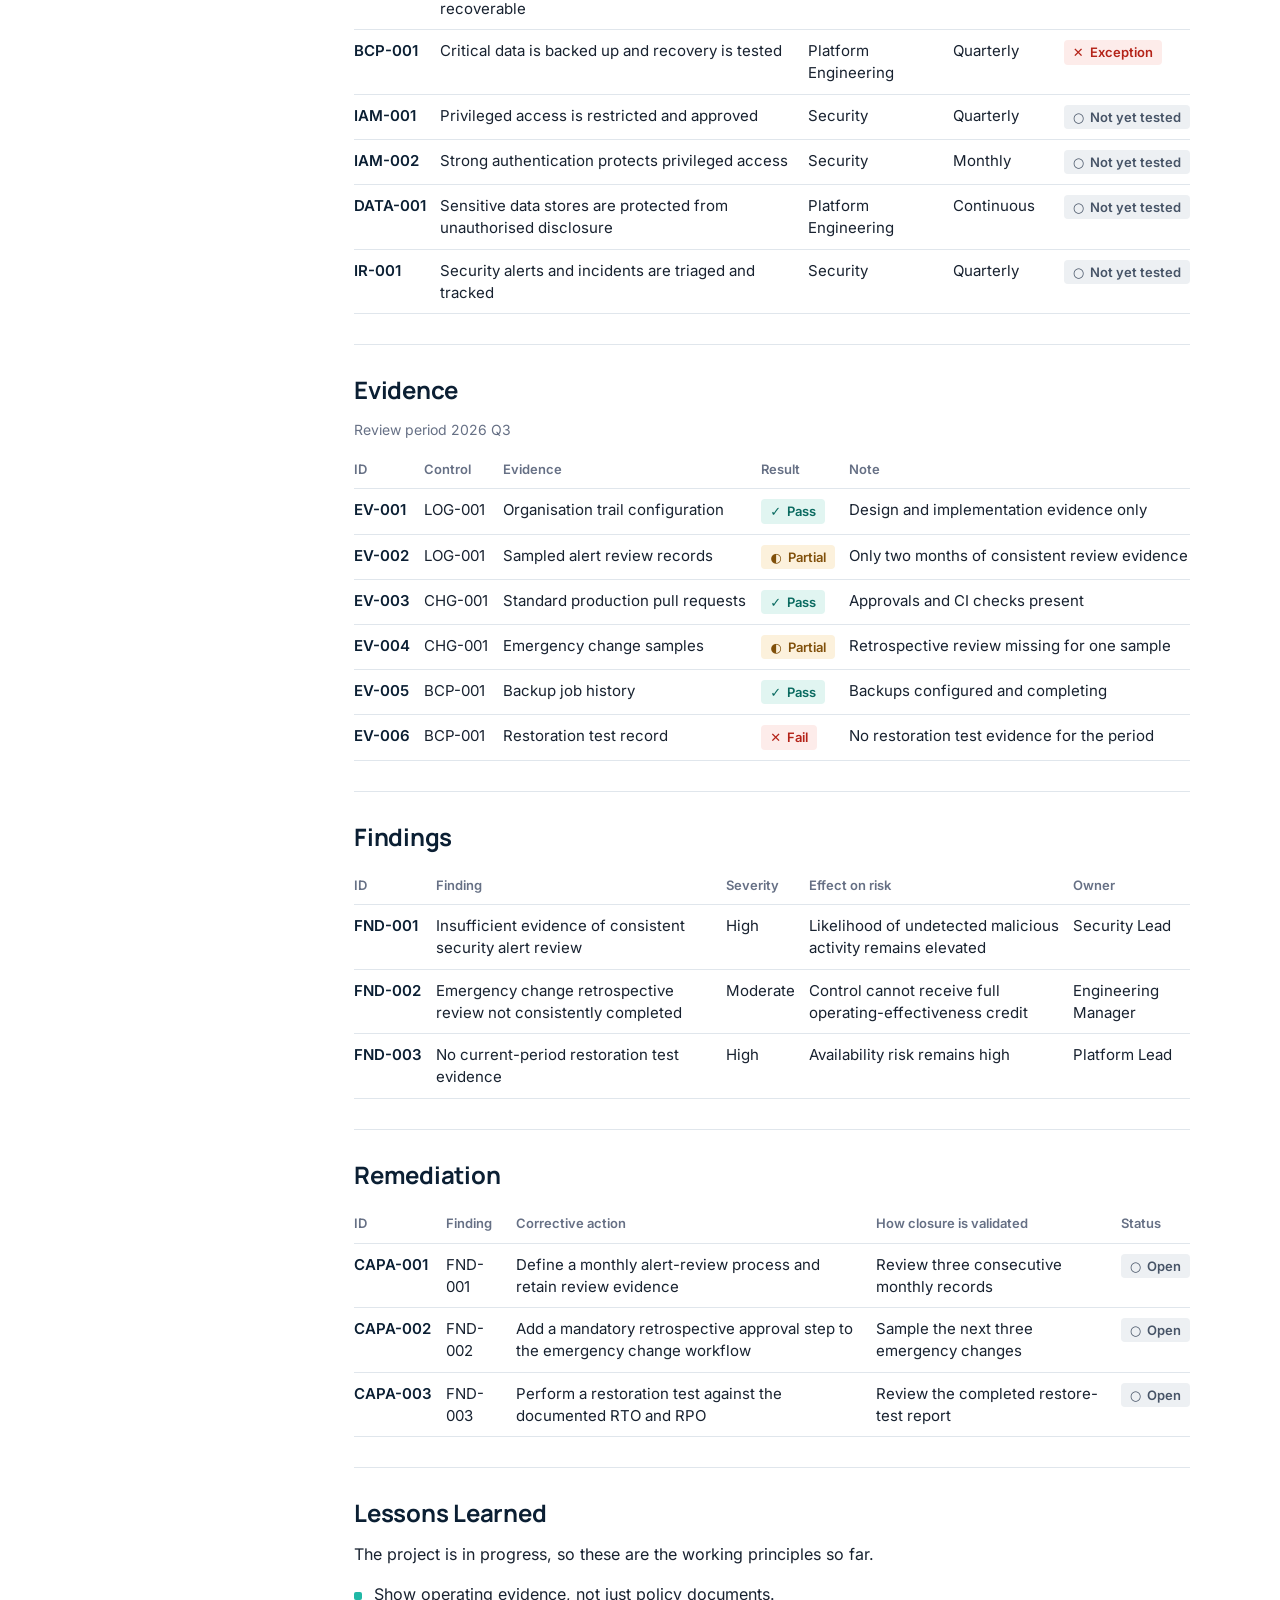
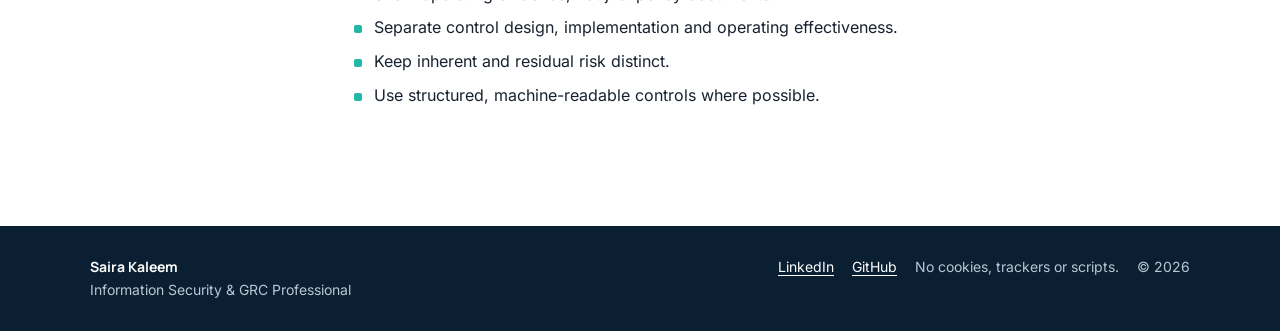
==== commit 54d813ee: "Add subtle floating background icons and card hover CSS only, with motion disabled for reduced-motio" ====
--- a/projects/aws-iso27001-audit-readiness.html
+++ b/projects/aws-iso27001-audit-readiness.html
@@ -31,6 +31,7 @@
 
 <main id="main">
   <div class="cs-head">
+    <div class="float-icons" aria-hidden="true"><span class="fi fi-1"></span><span class="fi fi-2"></span><span class="fi fi-3"></span><span class="fi fi-4"></span><span class="fi fi-5"></span><span class="fi fi-6"></span></div>
     <div class="wrap">
       <a class="cs-back" href="../index.html#projects">Back to projects</a>
       <div class="label-row">
--- a/assets/styles.css
+++ b/assets/styles.css
@@ -79,6 +79,21 @@
 .glance dt { color: var(--on-navy-muted); font-size: 0.8125rem; }
 .glance dd { color: var(--on-navy); font-size: 0.9375rem; font-weight: 500; line-height: 1.45; }
 
+/* Floating background icons on navy sections: CSS only, moving by transform alone */
+.hero, .cs-head { position: relative; overflow: hidden; }
+.hero > .wrap, .cs-head > .wrap { position: relative; z-index: 1; }
+.float-icons { position: absolute; inset: 0; contain: paint; pointer-events: none; }
+.fi { position: absolute; width: var(--fi-size, 56px); height: var(--fi-size, 56px); background: center / contain no-repeat; opacity: 0.17; animation: fi-drift-a 44s ease-in-out infinite alternate; }
+.fi:nth-child(even) { animation-name: fi-drift-b; }
+.fi-1 { background-image: url("icons/document-check.svg"); top: 9%; left: 3%; --fi-size: 54px; animation-duration: 46s; animation-delay: -6s; }
+.fi-2 { background-image: url("icons/trace-nodes.svg"); top: 70%; left: 7%; --fi-size: 64px; animation-duration: 54s; animation-delay: -20s; }
+.fi-3 { background-image: url("icons/cloud.svg"); top: 5%; left: 49%; --fi-size: 72px; animation-duration: 60s; animation-delay: -12s; }
+.fi-4 { background-image: url("icons/audit-search.svg"); top: 60%; left: 47%; --fi-size: 50px; animation-duration: 42s; animation-delay: -30s; }
+.fi-5 { background-image: url("icons/risk-grid.svg"); top: 12%; left: 92%; --fi-size: 60px; animation-duration: 50s; animation-delay: -16s; }
+.fi-6 { background-image: url("icons/checklist.svg"); top: 72%; left: 90%; --fi-size: 58px; animation-duration: 56s; animation-delay: -36s; }
+@keyframes fi-drift-a { from { transform: translate3d(0, 0, 0) rotate(-4deg); } to { transform: translate3d(34px, -38px, 0) rotate(6deg); } }
+@keyframes fi-drift-b { from { transform: translate3d(0, 0, 0) rotate(5deg); } to { transform: translate3d(-30px, 34px, 0) rotate(-5deg); } }
+
 /* Flow: traceability chain, audit workflow, lifecycle */
 .flow { display: flex; }
 .flow li { position: relative; flex: 1 1 0; min-width: 0; padding: 12px 14px; font: 600 0.875rem/1.3 var(--display); text-align: center; background: var(--white); border: 1px solid var(--line); border-radius: 6px; color: var(--navy); }
@@ -120,6 +135,8 @@
 /* Expertise */
 .expertise-grid { display: grid; grid-template-columns: repeat(5, minmax(0, 1fr)); gap: 14px; }
 .expertise-card { background: var(--white); border: 1px solid var(--line); border-radius: var(--radius); padding: 18px; }
+.expertise-card, .project-card, .certification-card { transition: transform 0.2s ease, border-color 0.2s ease, box-shadow 0.2s ease; }
+.expertise-card:hover, .project-card:hover, .certification-card:hover { transform: translateY(-2px); border-color: var(--teal); box-shadow: 0 8px 22px rgba(11, 31, 51, 0.08); }
 .expertise-card h3 { font-size: 1rem; line-height: 1.3; font-weight: 700; margin-bottom: 8px; }
 .expertise-card p { font-size: 0.875rem; line-height: 1.5; color: var(--muted); }
 
@@ -285,6 +302,10 @@
   .flow-steps li + li::before { content: none; }
   .btn { flex: 1 1 auto; }
   .btn-link-dark { flex: 0 1 auto; }
+  .fi-2, .fi-3, .fi-4, .fi-6 { display: none; }
+  .fi { opacity: 0.13; }
+  .fi-1 { top: 2%; left: 66%; --fi-size: 44px; }
+  .fi-5 { top: 4%; left: 85%; --fi-size: 44px; }
   .arch-row { grid-template-columns: minmax(0, 1fr); gap: 6px; }
   .model { grid-template-columns: repeat(2, minmax(0, 1fr)); }
 }
@@ -295,5 +316,7 @@
 }
 @media (prefers-reduced-motion: reduce) {
   html { scroll-behavior: auto; }
-  .btn { transition: none; }
-}
+  .btn, .expertise-card, .project-card, .certification-card { transition: none; }
+  .expertise-card:hover, .project-card:hover, .certification-card:hover { transform: none; }
+  .fi { animation: none; }
+}
